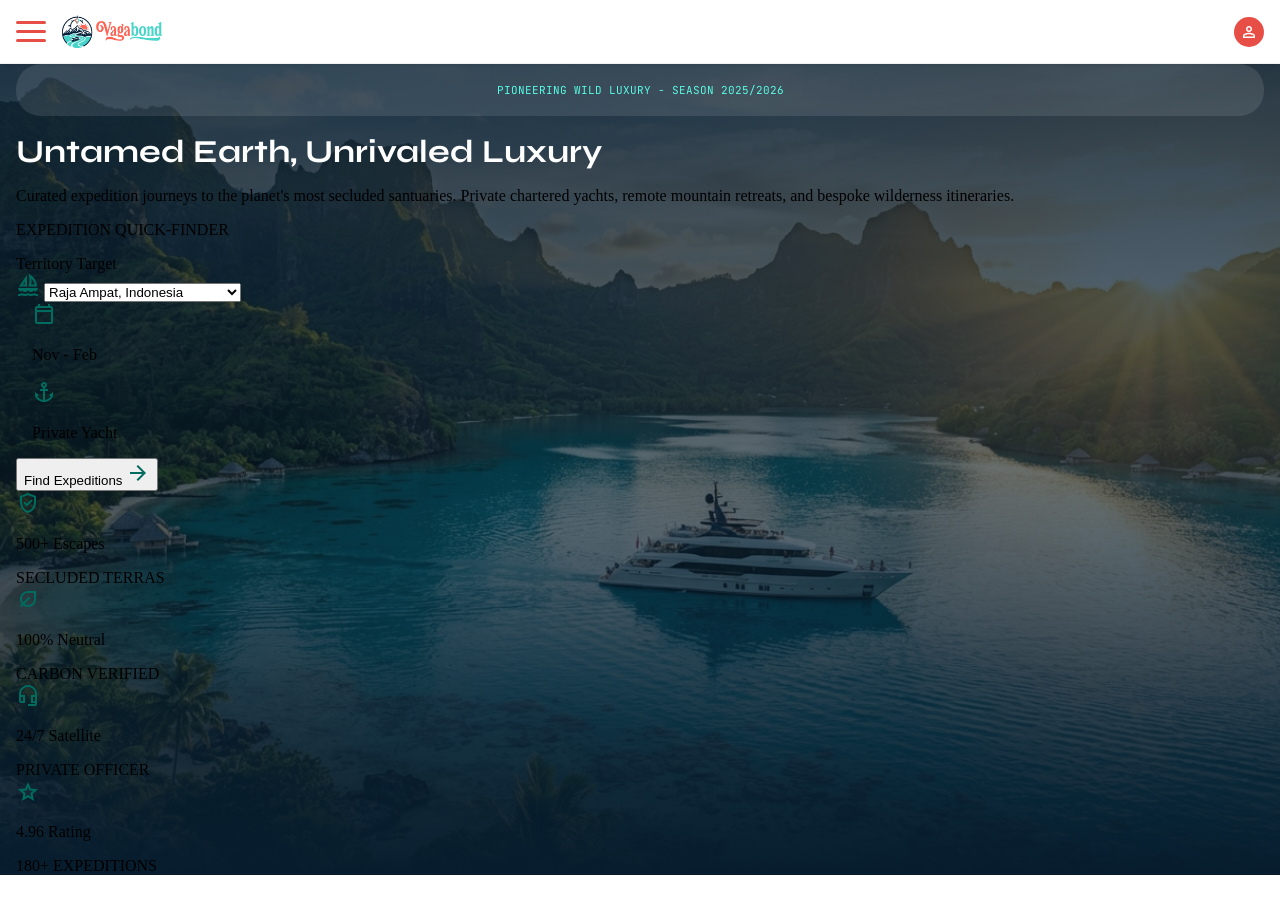
==== index.html @ cde312bb "First commit" ====
<!DOCTYPE html>
<html lang="en">

<head>
    <meta charset="UTF-8">
    <meta name="viewport" content="width=device-width, initial-scale=1.0">
    <title>Vagabond</title>
    <!-- Preconnect untuk mempercepat koneksi ke Google Fonts -->
    <link rel="preconnect" href="https://fonts.googleapis.com" />
    <link rel="preconnect" href="https://fonts.gstatic.com" crossorigin />

    <!-- Google Material Symbols Outlined Link -->
    <link rel="stylesheet"
        href="https://fonts.googleapis.com/css2?family=Material+Symbols+Outlined:opsz,wght,FILL,GRAD@20..48,100..700,0..1,-50..200&display=swap" />
    <link
        href="https://fonts.googleapis.com/css2?family=JetBrains+Mono:wght@500;600&amp;family=Plus+Jakarta+Sans:wght@400;500;600&amp;family=Syne:wght@600;700;800&amp;display=swap"
        rel="stylesheet" />
    <link rel="stylesheet" href="./assets/style.css">
</head>

<body>
    <header>
        <nav class="nav container">
            <div class="left-side">
                <div class="hamburger">
                    <span></span>
                    <span></span>
                    <span></span>
                </div>
                <div class="logo center">
                    <img class="logo_img" src="./assets/img/logo.png" alt="Logo">
                </div>
            </div>
            <div class="right-side">
                <div class="user_icon">
                    <img class="user_icon_img" src="./assets/img/user.png" alt="User Icon">
                </div>
                <div class="menu_mobile">
                    <ul>
                        <li><a href="#">Destinations</a></li>
                        <li><a href="#">Experiences</a></li>
                        <li><a href="#">Packages</a></li>
                        <li><a href="#">Reviews</a></li>
                        <li><a href="#">Profile</a></li>
                    </ul>
                </div>
            </div>


        </nav>
    </header>
    <main>
        <div id="content">
            <!-- Banner Section -->
            <article class="banner">
                <div class="banner_content container">
                    <div class="pretext">
                        <p>PIONEERING WILD LUXURY - SEASON 2025/2026</p>
                    </div>
                    <h1 class="main_title">Untamed Earth, Unrivaled Luxury</h1>
                    <p>Curated expedition journeys to the planet's most secluded santuaries. Private chartered yachts,
                        remote mountain retreats, and bespoke wilderness itineraries.</p>
                    <div class="quick_finder">
                        <div>
                            <p>EXPEDITION QUICK-FINDER</p>
                            <div class="setting_icon"></div>

                        </div>
                        <div class="territory">
                            <label for="destination">Territory Target</label>
                            <div>
                                <span class="material-symbols-outlined">sailing</span>
                                <select name="destination" id="destination">
                                    <option value="raja_ampat">Raja Ampat, Indonesia</option>
                                    <option value="patagonian">Patagonian Fjords, Antarctica</option>
                                    <option value="lofoten">Lofoten Archipelago</option>
                                    <option value="skeleton_coast">Skeleton Coast</option>

                                </select>
                            </div>
                        </div>
                        <div class="container">
                            <div class="window">
                                <span class="material-symbols-outlined">calendar_today</span>
                                <p>Nov - Feb</p>
                            </div>
                            <div class="charter">
                                <span class="material-symbols-outlined text-secondary text-[18px]">anchor</span>
                                <p>Private Yacht</p>
                            </div>
                        </div>
                        <button>
                            <span>Find Expeditions</span>
                            <span class="material-symbols-outlined">arrow_forward</span>
                        </button>
                    </div>
                    <div>
                        <div class="box1">
                            <span class="material-symbols-outlined ">verified_user</span>
                            <div class="text">
                                <p>500+ Escapes</p>
                                <span>SECLUDED TERRAS</span>
                            </div>
                        </div>
                        <div class="box2">
                            <span class="material-symbols-outlined">nest_eco_leaf</span>
                            <div class="text">
                                <p>100% Neutral</p>
                                <span>CARBON VERIFIED</span>
                            </div>
                        </div>
                        <div class="box3">
                            <span class="material-symbols-outlined">headset_mic</span>
                            <div class="text">
                                <p>24/7 Satellite</p>
                                <span>PRIVATE OFFICER</span>
                            </div>
                        </div>
                        <div class="box4">
                            <span class="material-symbols-outlined ">star</span>
                            <div class="text">
                                <p>4.96 Rating</p>
                                <span>180+ EXPEDITIONS</span>
                            </div>
                        </div>
                    </div>
                </div>
            </article>
        </div>
    </main>
    <footer>

    </footer>

    <script src="./assets/script.js"></script>
</body>

</html>
---- assets/style.css ----
*,
*::before,
*::after {
    box-sizing: border-box;
}

:root {
    --primary-color: #071D2E;
    --secondary-color: #E74E46;
    --tertiary-color: #006B5F;
    --fourth-color: #58FAE4;
}

body {
    margin: 0;
}

.red {
    color: violet;
}

.logo {
    width: 100px;
    height: auto;
}

.center {
    display: flex;
    justify-content: center;
    align-items: center;
}

.logo_img {
    width: 100%;
    height: auto;
}

header {
    width: 100%;

}

.nav {
    height: 64px;
    display: flex;
    flex-direction: row;
    align-items: center;
    justify-content: space-between;
    position: sticky;
    top: 0;
    z-index: 1000;
    border-bottom: 1px solid #f0f0f0;
    box-shadow: 0 4px 6px -4px rgba(0, 0, 0, 0.1),
        0 2px 4px -2px rgba(0, 0, 0, 0.05);
}

.left-side {
    display: flex;
    flex-direction: row;
    align-items: center;
    justify-content: center;
    gap: 16px;
}

.container {
    width: 100%;
    padding-left: 16px;
    padding-right: 16px;
}

.hamburger {
    display: flex;
    flex-direction: column;
    justify-content: space-between;
    width: 30px;
    height: 21px;
    cursor: pointer;
    background: transparent;
    border: none;
}

/* Styling untuk garis-garis hamburger */
.hamburger span {
    display: block;
    width: 100%;
    height: 3px;
    background-color: var(--secondary-color);
    /* Ubah warna garis sesuai kebutuhan */
    border-radius: 3px;
    transition: all 0.3s ease-in-out;
    /* Untuk efek animasi smooth */
}

/* Animasi transformasi menjadi tanda "X" */
.nav.active .hamburger span:nth-child(1) {
    transform: translateY(9px) rotate(45deg);
}

.nav.active .hamburger span:nth-child(2) {
    opacity: 0;
    /* Menghilangkan garis tengah */
}

.nav.active .hamburger span:nth-child(3) {
    transform: translateY(-9px) rotate(-45deg);
}

.right-side {
    position: relative;
}

.user_icon {
    width: 30px;
    height: 30px;
    border-radius: 50%;
    background-color: var(--secondary-color);
    display: flex;
    align-items: center;
    justify-content: center;

}

.menu_mobile {
    position: fixed;
    top: 64px;
    left: 0;
    width: 100%;
    background-color: #fff;
    flex-direction: column;
    align-items: center;
    padding: 16px;
    box-shadow: 0 8px 16px -4px rgba(0, 0, 0, 0.08);

    opacity: 0;
    visibility: hidden;
    transform: translateY(-20px);
    transition: all 0.4s cubic-bezier(0.16, 1, 0.3, 1);

}

.nav.active .menu_mobile {
    opacity: 1;
    visibility: visible;
    transform: translateY(0);
}

.menu_mobile ul {
    padding: 0;
    margin: 0;
    width: 100%;
}

.menu_mobile li {
    list-style: none;
    margin: 8px 0;
}

.menu_mobile a {
    color: var(--secondary-color);
    text-decoration: none;
    padding: 8px 0;
    width: 100%;
    text-align: center;
    transition: color 0.2s ease;
}

.material-symbols-outlined {
    color: var(--tertiary-color)
}

.banner {
    width: 100%;
    height: auto;
    display: flex;
    justify-content: center;
    align-items: center;

    background-image: linear-gradient(to bottom,
            color-mix(in srgb, var(--primary-color) 85%, transparent) 0%,
            color-mix(in srgb, var(--primary-color) 60%, transparent) 50%,
            var(--primary-color) 100%), url('./img/banner.png');
    background-size: cover;
    background-position: center;
}

.pretext {
    background-color: rgba(248, 250, 247, 0.1);
    font-size: 11px;
    color: var(--fourth-color);
    font-family: 'JetBrains Mono', monospace;
    padding: 8px;
    text-align: center;
    border-radius: 25px;

}

.main_title {
    font-family: 'Syne', sans-serif;
    font-size: 32px;
    color: #fff;
    margin-top: 16px;
    margin-bottom: 16px;

}

.pretext p {}
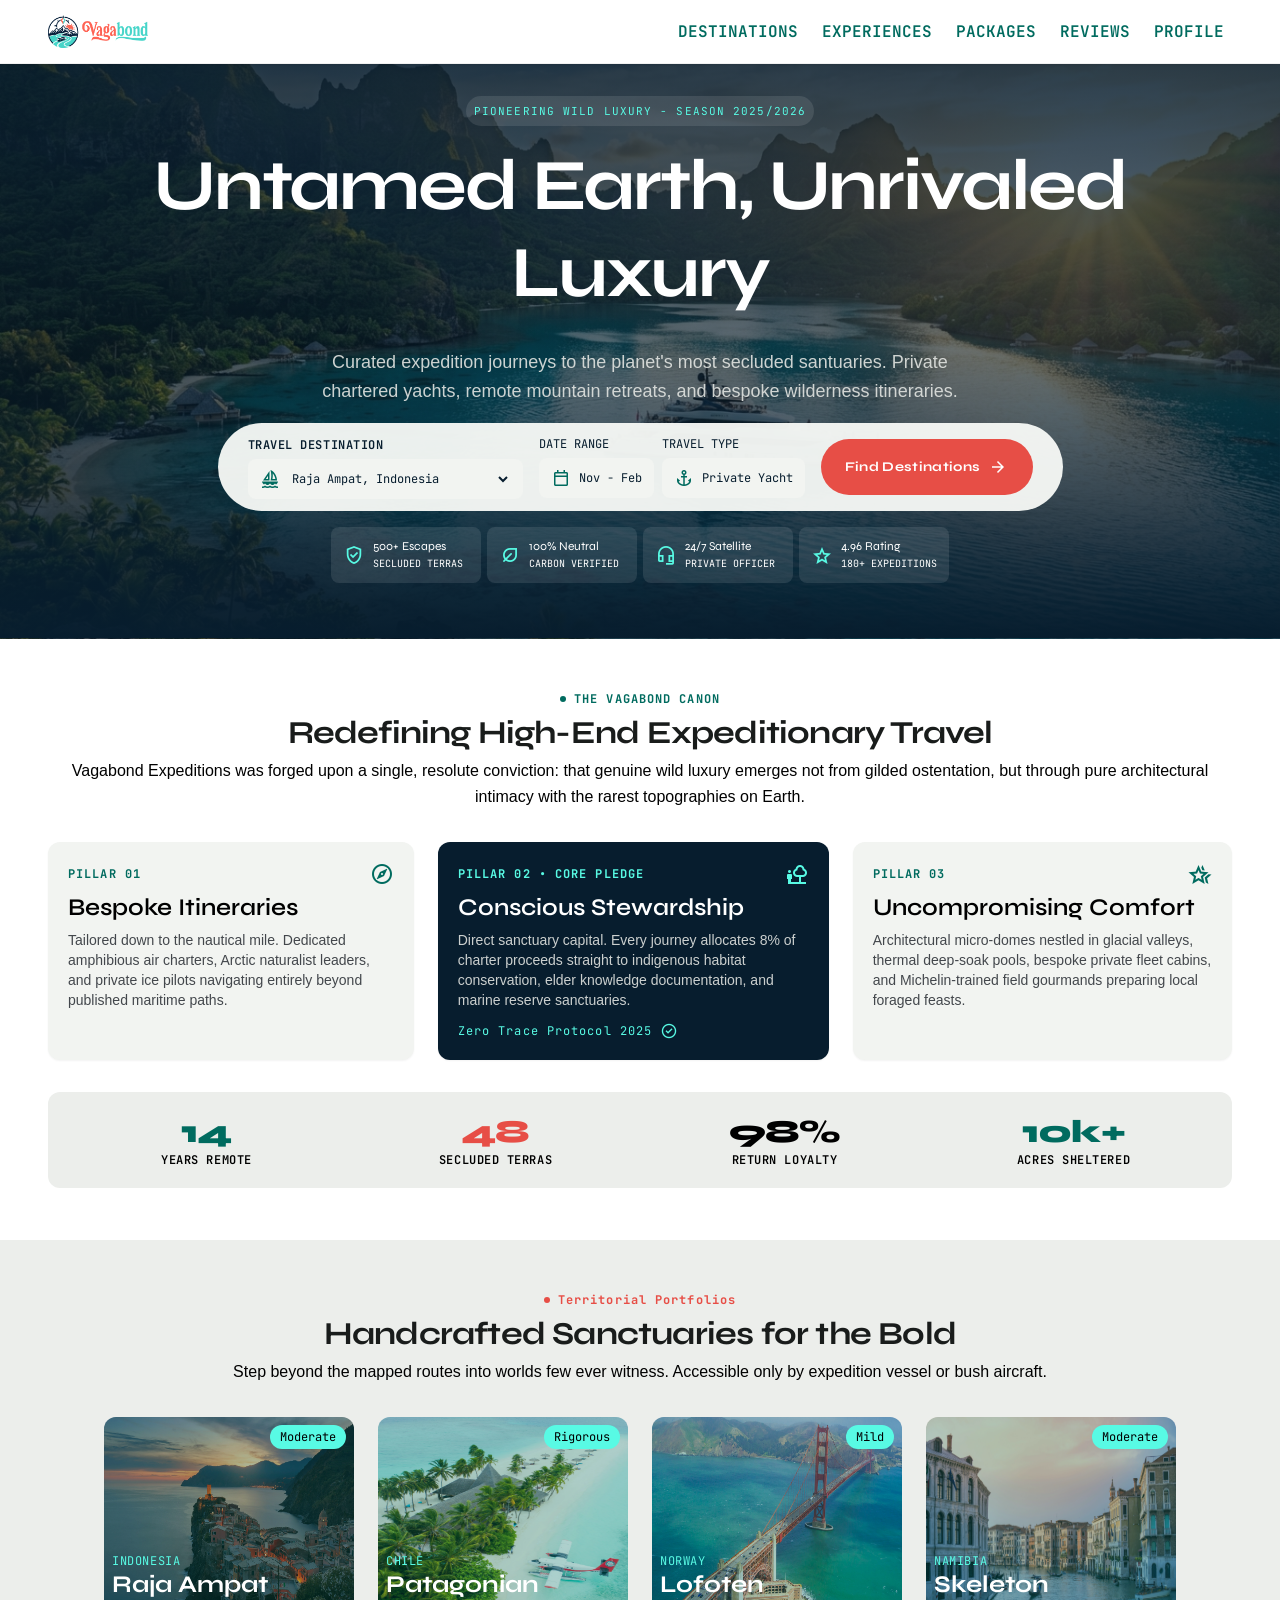
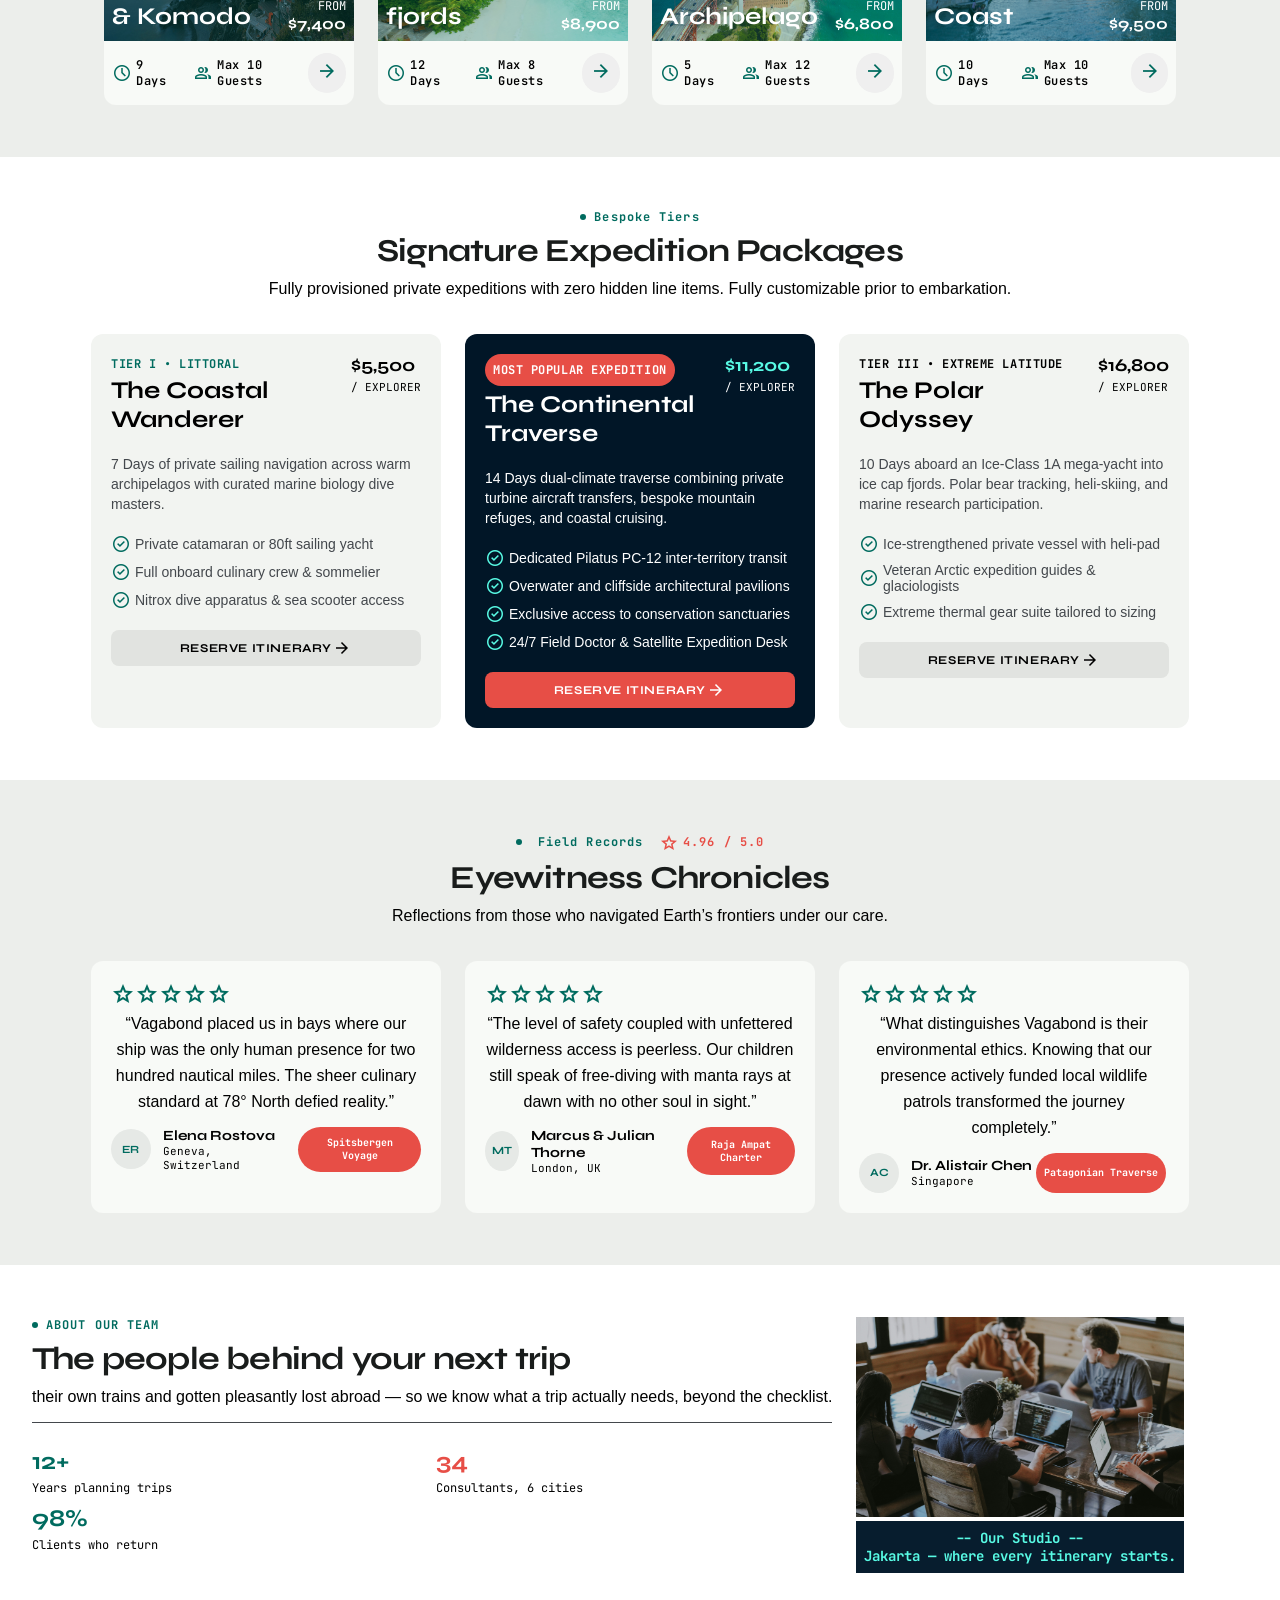
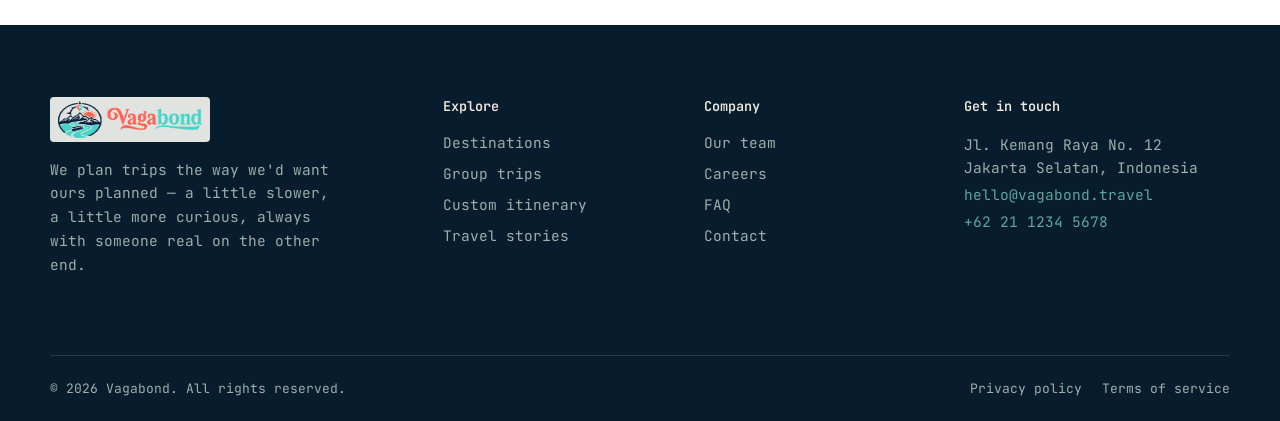
==== commit a691864b: "finishing" ====
--- a/index.html
+++ b/index.html
@@ -41,7 +41,16 @@
                         <li><a href="#">Experiences</a></li>
                         <li><a href="#">Packages</a></li>
                         <li><a href="#">Reviews</a></li>
-                        <li><a href="#">Profile</a></li>
+                        <li><a href="https://www.dicoding.com/users/refiandi_reza/academies">Profile</a></li>
+                    </ul>
+                </div>
+                <div class="menu_desktop">
+                    <ul>
+                        <li><a href="#">Destinations</a></li>
+                        <li><a href="#">Experiences</a></li>
+                        <li><a href="#">Packages</a></li>
+                        <li><a href="#">Reviews</a></li>
+                        <li><a href="https://www.dicoding.com/users/refiandi_reza/academies">Profile</a></li>
                     </ul>
                 </div>
             </div>
@@ -58,18 +67,19 @@
                         <p>PIONEERING WILD LUXURY - SEASON 2025/2026</p>
                     </div>
                     <h1 class="main_title">Untamed Earth, Unrivaled Luxury</h1>
-                    <p>Curated expedition journeys to the planet's most secluded santuaries. Private chartered yachts,
+                    <p class="main_description">Curated expedition journeys to the planet's most secluded santuaries.
+                        Private chartered yachts,
                         remote mountain retreats, and bespoke wilderness itineraries.</p>
                     <div class="quick_finder">
-                        <div>
-                            <p>EXPEDITION QUICK-FINDER</p>
-                            <div class="setting_icon"></div>
+                        <div class="quick_finder_header">
+                            <p class="quick_finder_text">DESTINATION QUICK-FINDER</p>
+                            <span class="material-symbols-outlined tune">tune</span>
 
                         </div>
                         <div class="territory">
-                            <label for="destination">Territory Target</label>
-                            <div>
-                                <span class="material-symbols-outlined">sailing</span>
+                            <label for="destination">TRAVEL DESTINATION</label>
+                            <div class="destination_select">
+                                <span class="material-symbols-outlined sailing">sailing</span>
                                 <select name="destination" id="destination">
                                     <option value="raja_ampat">Raja Ampat, Indonesia</option>
                                     <option value="patagonian">Patagonian Fjords, Antarctica</option>
@@ -79,44 +89,52 @@
                                 </select>
                             </div>
                         </div>
-                        <div class="container">
+                        <div class="window_charter">
                             <div class="window">
-                                <span class="material-symbols-outlined">calendar_today</span>
-                                <p>Nov - Feb</p>
+                                <p class="title">DATE RANGE</p>
+                                <div>
+                                    <span class="material-symbols-outlined">calendar_today</span>
+                                    <p>Nov - Feb</p>
+
+                                </div>
                             </div>
                             <div class="charter">
-                                <span class="material-symbols-outlined text-secondary text-[18px]">anchor</span>
-                                <p>Private Yacht</p>
+                                <p class="title">TRAVEL TYPE</p>
+                                <div>
+                                    <span class="material-symbols-outlined ">anchor</span>
+                                    <p>Private Yacht</p>
+
+                                </div>
                             </div>
                         </div>
                         <button>
-                            <span>Find Expeditions</span>
-                            <span class="material-symbols-outlined">arrow_forward</span>
+                            <span>Find Destinations</span>
+                            <span class="material-symbols-outlined arrow">arrow_forward</span>
                         </button>
                     </div>
-                    <div>
-                        <div class="box1">
+                    <div class="metrics">
+                        <div class="box">
                             <span class="material-symbols-outlined ">verified_user</span>
                             <div class="text">
                                 <p>500+ Escapes</p>
                                 <span>SECLUDED TERRAS</span>
                             </div>
                         </div>
-                        <div class="box2">
+                        <div class="box">
                             <span class="material-symbols-outlined">nest_eco_leaf</span>
                             <div class="text">
                                 <p>100% Neutral</p>
                                 <span>CARBON VERIFIED</span>
                             </div>
                         </div>
-                        <div class="box3">
+                        <div class="box">
                             <span class="material-symbols-outlined">headset_mic</span>
                             <div class="text">
                                 <p>24/7 Satellite</p>
                                 <span>PRIVATE OFFICER</span>
                             </div>
                         </div>
-                        <div class="box4">
+                        <div class="box">
                             <span class="material-symbols-outlined ">star</span>
                             <div class="text">
                                 <p>4.96 Rating</p>
@@ -126,10 +144,623 @@
                     </div>
                 </div>
             </article>
+
+            <!-- 2. FOUNDING PHILOSOPHY & PILLARS -->
+            <article class="pillar">
+                <div class="pillar_header">
+                    <div class="pillar_title_container">
+                        <span class="dot_circle"></span>
+                        <span class="small_text">THE VAGABOND CANON</span>
+                    </div>
+                    <h2 class="pillar_title">
+                        Redefining High-End Expeditionary Travel
+                    </h2>
+                    <p class="pillar_desc">
+                        Vagabond Expeditions was forged upon a single, resolute conviction: that genuine wild luxury
+                        emerges not from gilded ostentation, but through pure architectural intimacy with the rarest
+                        topographies on Earth.
+                    </p>
+                </div>
+                <!-- Pillars Vertical Stack -->
+                <div class="pillar_body">
+                    <!-- Pillar 1 -->
+                    <div class="pillar_box">
+                        <div class="pillar_box_head">
+                            <span class="pillar_number">PILLAR 01</span>
+                            <span class="material-symbols-outlined ">explore</span>
+                        </div>
+                        <h3 class="pillar_box_title">Bespoke
+                            Itineraries</h3>
+                        <p class="pillar_box_desc">
+                            Tailored down to the nautical mile. Dedicated amphibious air charters, Arctic naturalist
+                            leaders, and private ice pilots navigating entirely beyond published maritime paths.
+                        </p>
+                    </div>
+                    <!-- Pillar 2 (Featured Deep Dark Theme) -->
+                    <div class="dark pillar_box">
+                        <div class="pillar_box_head">
+                            <span class="pillar_number">PILLAR 02 •
+                                CORE PLEDGE</span>
+                            <span class="material-symbols-outlined ">nature_people</span>
+                        </div>
+                        <h3 class="pillar_box_title">Conscious
+                            Stewardship</h3>
+                        <p class="pillar_box_desc">
+                            Direct sanctuary capital. Every journey allocates 8% of charter proceeds straight to
+                            indigenous habitat conservation, elder knowledge documentation, and marine reserve
+                            sanctuaries.
+                        </p>
+                        <div class="pillar_box_addon">
+                            <span class="box_addon_text">Zero Trace Protocol 2025</span>
+                            <span class="material-symbols-outlined ">check_circle</span>
+                        </div>
+                    </div>
+                    <!-- Pillar 3 -->
+                    <div class="pillar_box">
+                        <div class="pillar_box_head">
+                            <span class="pillar_number">PILLAR 03</span>
+                            <span class="material-symbols-outlined ">hotel_class</span>
+                        </div>
+                        <h3 class="pillar_box_title">Uncompromising
+                            Comfort</h3>
+                        <p class="pillar_box_desc">
+                            Architectural micro-domes nestled in glacial valleys, thermal deep-soak pools, bespoke
+                            private fleet cabins, and Michelin-trained field gourmands preparing local foraged
+                            feasts.
+                        </p>
+                    </div>
+                </div>
+                <!-- Stats 2x2 Grid -->
+                <div class="pillar_footer">
+                    <div class="pillar_box_footer">
+                        <span class="box_footer_number text-tertiary">14</span>
+                        <span class="box_footer_text">Years
+                            Remote</span>
+                    </div>
+                    <div class="pillar_box_footer">
+                        <span class="box_footer_number text-secondary">48</span>
+                        <span class="box_footer_text">Secluded
+                            Terras</span>
+                    </div>
+                    <div class="pillar_box_footer">
+                        <span class="box_footer_number">98%</span>
+                        <span class="box_footer_text">Return
+                            Loyalty</span>
+                    </div>
+                    <div class="pillar_box_footer">
+                        <span class="box_footer_number text-tertiary">10k+</span>
+                        <span class="box_footer_text">Acres
+                            Sheltered</span>
+                    </div>
+                </div>
+            </article>
+
+            <!-- 3. FEATURED DESTINATIONS -->
+            <article class="featured">
+                <div class="featured_header">
+                    <div class="featured_title_container">
+                        <span class="dot_circle"></span>
+                        <span class="small_text">Territorial
+                            Portfolios</span>
+                    </div>
+                    <h2 class="featured_title">
+                        Handcrafted Sanctuaries for the Bold
+                    </h2>
+                    <p class="featured_desc">
+                        Step beyond the mapped routes into worlds few ever witness. Accessible only by expedition
+                        vessel or bush aircraft.
+                    </p>
+                </div>
+                <!-- Destination Cards Vertical Flow -->
+                <div class="destination_card_container">
+                    <!-- Dest 01: Raja Ampat -->
+                    <div class="card_item">
+                        <div class="card_content">
+                            <div class="img_container">
+                                <img src="./assets/img/img1.webp" alt="Raja Ampat Destination" class="card_img">
+
+                                <div class="card_destination">
+                                    <div class="text_left">
+                                        <span class="">Indonesia</span>
+                                        <h3 class="">Raja
+                                            Ampat &amp; Komodo</h3>
+                                    </div>
+                                    <div class="text_right">
+                                        <span class="">From</span>
+                                        <p class="">$7,400</p>
+                                    </div>
+                                </div>
+                            </div>
+                            <div class="card_terrain">
+                                Moderate
+                            </div>
+
+                        </div>
+                        <div class="card_desc">
+                            <div class="card_desc_item">
+                                <span class="sub_item">
+                                    <span class="material-symbols-outlined y">schedule</span>
+                                    9 Days</span>
+                                <span class="sub_item">
+                                    <span class="material-symbols-outlined y">group
+                                    </span>
+                                    Max 10 Guests
+                                </span>
+                            </div>
+                            <button class="">
+                                <span class="material-symbols-outlined ">arrow_forward</span>
+                            </button>
+                        </div>
+                    </div>
+                    <!-- Dest 02: Patagonian Fjords -->
+                    <div class="card_item">
+                        <div class="card_content">
+                            <div class="img_container">
+                                <img src="./assets/img/img2.webp" alt="Patagonina Fjords Destination" class="card_img">
+
+                                <div class="card_destination">
+                                    <div class="text_left">
+                                        <span class="">Chile</span>
+                                        <h3 class="">Patagonian fjords</h3>
+                                    </div>
+                                    <div class="text_right">
+                                        <span class="">From</span>
+                                        <p class="">$8,900</p>
+                                    </div>
+                                </div>
+                            </div>
+                            <div class="card_terrain">
+                                Rigorous
+                            </div>
+
+                        </div>
+                        <div class="card_desc">
+                            <div class="card_desc_item">
+                                <span class="sub_item">
+                                    <span class="material-symbols-outlined y">schedule</span>
+                                    12 Days</span>
+                                <span class="sub_item">
+                                    <span class="material-symbols-outlined y">group
+                                    </span>
+                                    Max 8 Guests
+                                </span>
+                            </div>
+                            <button class="">
+                                <span class="material-symbols-outlined ">arrow_forward</span>
+                            </button>
+                        </div>
+                    </div>
+                    <!-- Dest 03: Lofoten Archipelago -->
+                    <div class="card_item">
+                        <div class="card_content">
+                            <div class="img_container">
+                                <img src="./assets/img/img3.webp" alt="Lofoten Archipelago Destination"
+                                    class="card_img">
+
+                                <div class="card_destination">
+                                    <div class="text_left">
+                                        <span class="">Norway</span>
+                                        <h3 class="">Lofoten Archipelago</h3>
+                                    </div>
+                                    <div class="text_right">
+                                        <span class="">From</span>
+                                        <p class="">$6,800</p>
+                                    </div>
+                                </div>
+                            </div>
+                            <div class="card_terrain">
+                                Mild
+                            </div>
+
+                        </div>
+                        <div class="card_desc">
+                            <div class="card_desc_item">
+                                <span class="sub_item">
+                                    <span class="material-symbols-outlined y">schedule</span>
+                                    5 Days</span>
+                                <span class="sub_item">
+                                    <span class="material-symbols-outlined y">group
+                                    </span>
+                                    Max 12 Guests
+                                </span>
+                            </div>
+                            <button class="">
+                                <span class="material-symbols-outlined ">arrow_forward</span>
+                            </button>
+                        </div>
+                    </div>
+                    <!-- Dest 04: Skeleton Coast -->
+                    <div class="card_item">
+                        <div class="card_content">
+                            <div class="img_container">
+                                <img src="./assets/img/img4.webp" alt="Skeloteon Coast Destination" class="card_img">
+
+                                <div class="card_destination">
+                                    <div class="text_left">
+                                        <span class="">Namibia</span>
+                                        <h3 class="">Skeleton Coast</h3>
+                                    </div>
+                                    <div class="text_right">
+                                        <span class="">From</span>
+                                        <p class="">$9,500</p>
+                                    </div>
+                                </div>
+                            </div>
+                            <div class="card_terrain">
+                                Moderate
+                            </div>
+
+                        </div>
+                        <div class="card_desc">
+                            <div class="card_desc_item">
+                                <span class="sub_item">
+                                    <span class="material-symbols-outlined y">schedule</span>
+                                    10 Days</span>
+                                <span class="sub_item">
+                                    <span class="material-symbols-outlined y">group
+                                    </span>
+                                    Max 10 Guests
+                                </span>
+                            </div>
+                            <button class="">
+                                <span class="material-symbols-outlined ">arrow_forward</span>
+                            </button>
+                        </div>
+                    </div>
+                </div>
+            </article>
+
+            <!-- 4. SIGNATURE EXPEDITION PACKAGES -->
+            <article class="packages">
+                <div class="packages_header">
+                    <div class="packages_title_container">
+                        <span class="dot_circle"></span>
+                        <span class="small_text">Bespoke
+                            Tiers</span>
+                    </div>
+                    <h2 class="packages_title">
+                        Signature Expedition Packages
+                    </h2>
+                    <p class="packages_desc">
+                        Fully provisioned private expeditions with zero hidden line items. Fully customizable prior
+                        to embarkation.
+                    </p>
+                </div>
+                <div class="packages_container">
+                    <!-- Package 1: The Coastal Wanderer -->
+                    <div class="packages_item">
+                        <div class="packages_item_header">
+                            <div class="text-left">
+                                <span class="text-tertiary">Tier
+                                    I • Littoral</span>
+                                <h3 class="">The Coastal
+                                    Wanderer</h3>
+                            </div>
+                            <div class="text-right">
+                                <span class="">
+                                    $5,500
+                                </span>
+                                <p class="">
+                                    / Explorer
+                                </p>
+                            </div>
+                        </div>
+                        <p class="packages_item_desc">
+                            7 Days of private sailing navigation across warm archipelagos with curated marine biology
+                            dive masters.
+                        </p>
+                        <div class="packages_list">
+                            <div class="packages_list_item">
+                                <span class="material-symbols-outlined ">check_circle</span>
+                                <p>Private catamaran or 80ft sailing yacht</p>
+                            </div>
+                            <div class="packages_list_item">
+                                <span class="material-symbols-outlined ">check_circle</span>
+                                <p>Full onboard culinary crew &amp; sommelier</p>
+                            </div>
+                            <div class="packages_list_item">
+                                <span class="material-symbols-outlined ">check_circle</span>
+                                <p>Nitrox dive apparatus &amp; sea scooter access</p>
+                            </div>
+                        </div>
+                        <button class="">
+                            <p>Reserve Itinerary</p>
+                            <span class="material-symbols-outlined ">arrow_forward</span>
+                        </button>
+                    </div>
+                    <!-- Package 2: The Continental Traverse (FEATURED - DEEP NAVY #011627) -->
+                    <div class="dark packages_item">
+                        <div class="packages_item_header">
+                            <div class="text-left">
+                                <span class="">
+                                    Most Popular Expedition
+                                </span>
+                                <h3 class="">The Continental
+                                    Traverse</h3>
+                            </div>
+                            <div class="text-right">
+                                <span class="">$11,200</span>
+                                <p class="">/
+                                    Explorer</p>
+                            </div>
+                        </div>
+                        <p class="packages_item_desc">
+                            14 Days dual-climate traverse combining private turbine aircraft transfers, bespoke mountain
+                            refuges, and coastal cruising.
+                        </p>
+                        <div class="packages_list">
+                            <div class="packages_list_item">
+                                <span class="material-symbols-outlined ">check_circle</span>
+                                <p>Dedicated Pilatus PC-12 inter-territory transit</p>
+                            </div>
+                            <div class="packages_list_item">
+                                <span class="material-symbols-outlined ">check_circle</span>
+                                <p>Overwater and cliffside architectural pavilions</p>
+                            </div>
+                            <div class="packages_list_item">
+                                <span class="material-symbols-outlined ">check_circle</span>
+                                <p>Exclusive access to conservation sanctuaries</p>
+                            </div>
+                            <div class="packages_list_item">
+                                <span class="material-symbols-outlined ">check_circle</span>
+                                <p>24/7 Field Doctor &amp; Satellite Expedition Desk</p>
+                            </div>
+                        </div>
+                        <button class="">
+                            <p>Reserve Itinerary</p>
+                            <span class="material-symbols-outlined ">arrow_forward</span>
+                        </button>
+                    </div>
+                    <!-- Package 3: The Polar Odyssey -->
+                    <div class="packages_item">
+                        <div class="packages_item_header">
+                            <div class="text-left">
+                                <span class="">Tier
+                                    III • Extreme Latitude</span>
+                                <h3 class="">The Polar
+                                    Odyssey</h3>
+                            </div>
+                            <div class="text-right">
+                                <span class="">$16,800</span>
+                                <p class="">/
+                                    Explorer</p>
+                            </div>
+                        </div>
+                        <p class="packages_item_desc">
+                            10 Days aboard an Ice-Class 1A mega-yacht into ice cap fjords. Polar bear tracking,
+                            heli-skiing, and marine research participation.
+                        </p>
+                        <div class="packages_list">
+                            <div class="packages_list_item">
+                                <span class="material-symbols-outlined">check_circle</span>
+                                <p>Ice-strengthened private vessel with heli-pad</p>
+                            </div>
+                            <div class="packages_list_item">
+                                <span class="material-symbols-outlined">check_circle</span>
+                                <p>Veteran Arctic expedition guides &amp; glaciologists</p>
+                            </div>
+                            <div class="packages_list_item">
+                                <span class="material-symbols-outlined">check_circle</span>
+                                <p>Extreme thermal gear suite tailored to sizing</p>
+                            </div>
+                        </div>
+                        <button class="">
+                            <p>Reserve Itinerary</p>
+                            <span class="material-symbols-outlined ">arrow_forward</span>
+                        </button>
+                    </div>
+
+                </div>
+            </article>
+
+            <!-- 5. EYEWITNESS CHRONICLES (TESTIMONIALS) -->
+            <article class="reviews">
+                <div class="reviews_header">
+                    <div class="reviews_title_container">
+                        <div class="flex items-center gap-2">
+                            <span class="dot_circle"></span>
+                            <span class="small_text">Field
+                                Records</span>
+                        </div>
+                        <div class="reviews_rating">
+                            <span class="material-symbols-outlined">star</span>
+                            <span class="small_text">4.96 / 5.0</span>
+                        </div>
+                    </div>
+                    <h2 class="reviews_title">
+                        Eyewitness Chronicles
+                    </h2>
+                    <p class="reviews_desc">
+                        Reflections from those who navigated Earth’s frontiers under our care.
+                    </p>
+                </div>
+                <!-- Testimonial Cards Stack -->
+                <div class="reviews_item_container">
+                    <!-- Review 1 -->
+                    <div class="reviews_item">
+                        <div class="star_container">
+                            <span class="material-symbols-outlined ">star</span>
+                            <span class="material-symbols-outlined ">star</span>
+                            <span class="material-symbols-outlined ">star</span>
+                            <span class="material-symbols-outlined ">star</span>
+                            <span class="material-symbols-outlined ">star</span>
+                        </div>
+                        <p class="reviews_desc">
+                            “Vagabond placed us in bays where our ship was the only human presence for two hundred
+                            nautical miles. The sheer culinary standard at 78° North defied reality.”
+                        </p>
+                        <div class="reviews_creator border-t-0">
+                            <div class="flex items-center gap-3">
+                                <div class="creator_initial">
+                                    ER
+                                </div>
+                                <div class="flex flex-col">
+                                    <span class="creator_name">Elena
+                                        Rostova</span>
+                                    <span class="creator_stay">Geneva,
+                                        Switzerland</span>
+                                </div>
+                            </div>
+                            <span class="destination_travel">
+                                Spitsbergen Voyage
+                            </span>
+                        </div>
+                    </div>
+                    <!-- Review 2 -->
+                    <div class="reviews_item">
+                        <div class="star_container">
+                            <span class="material-symbols-outlined ">star</span>
+                            <span class="material-symbols-outlined ">star</span>
+                            <span class="material-symbols-outlined ">star</span>
+                            <span class="material-symbols-outlined ">star</span>
+                            <span class="material-symbols-outlined ">star</span>
+                        </div>
+                        <p class="reviews_desc">
+                            “The level of safety coupled with unfettered wilderness access is peerless. Our children
+                            still speak of free-diving with manta rays at dawn with no other soul in sight.”
+                        </p>
+                        <div class="reviews_creator">
+                            <div class="flex items-center gap-3">
+                                <div class="creator_initial">
+                                    MT
+                                </div>
+                                <div class="flex flex-col">
+                                    <span class="creator_name">Marcus &amp;
+                                        Julian Thorne</span>
+                                    <span class="creator_stay">London,
+                                        UK</span>
+                                </div>
+                            </div>
+                            <span class="destination_travel">
+                                Raja Ampat Charter
+                            </span>
+                        </div>
+                    </div>
+                    <!-- Review 3 -->
+                    <div class="reviews_item">
+                        <div class="star_container">
+                            <span class="material-symbols-outlined ">star</span>
+                            <span class="material-symbols-outlined ">star</span>
+                            <span class="material-symbols-outlined ">star</span>
+                            <span class="material-symbols-outlined ">star</span>
+                            <span class="material-symbols-outlined ">star</span>
+                        </div>
+                        <p class="reviews_desc">
+                            “What distinguishes Vagabond is their environmental ethics. Knowing that our presence
+                            actively funded local wildlife patrols transformed the journey completely.”
+                        </p>
+                        <div class="reviews_creator">
+                            <div class="flex items-center gap-3">
+                                <div class="creator_initial">
+                                    AC
+                                </div>
+                                <div class="flex flex-col">
+                                    <span class="creator_name">Dr. Alistair
+                                        Chen</span>
+                                    <span class="creator_stay">Singapore</span>
+                                </div>
+                            </div>
+                            <span class="destination_travel">
+                                Patagonian Traverse
+                            </span>
+                        </div>
+                    </div>
+                </div>
+            </article>
+
+            <!-- 6. About Us -->
+            <article class="team-section">
+                <div class="team-content">
+                    <div class="team_header">
+                        <div class="team_title_container">
+                            <span class="dot_circle"></span>
+                            <span class="small_text">ABOUT OUR TEAM</span>
+                        </div>
+                        <h2 class="team_title">
+                            The people behind your next trip
+                        </h2>
+                        <p class="team_desc">
+                            their own trains and gotten pleasantly lost abroad
+                            — so we know what a trip actually needs, beyond the checklist.
+                        </p>
+                    </div>
+                    <div class="team-stats">
+                        <div class="stat">
+                            <b>12+</b>
+                            <p>Years planning trips</p>
+                        </div>
+                        <div class="stat">
+                            <b class="text-secondary">34</b>
+                            <p>Consultants, 6 cities</p>
+                        </div>
+                        <div class="stat">
+                            <b>98%</b>
+                            <p>Clients who return</p>
+                        </div>
+                    </div>
+                </div>
+                <aside class="team-media">
+                    <img src="./assets/img/img5.jpg" alt="Lintasin Travel team planning a client itinerary">
+                    <div class="media-tag">
+                        <span>-- Our Studio --</span>
+                        <p>Jakarta — where every itinerary starts.</p>
+                    </div>
+                </aside>
+
+
+            </article>
         </div>
     </main>
-    <footer>
-
+
+    <!-- footer -->
+    <footer class="site-footer">
+        <div class="footer-inner">
+            <div class="footer-top">
+                <div class="footer-brand">
+                    <div class="footer-logo">
+                        <img src="./assets/img/logo.png" alt="logo">
+                    </div>
+                    <p>We plan trips the way we'd want ours planned — a little slower, a little more curious, always
+                        with someone real on the other end.</p>
+
+                </div>
+
+                <div class="footer-col">
+                    <h4>Explore</h4>
+                    <ul>
+                        <li><a href="#">Destinations</a></li>
+                        <li><a href="#">Group trips</a></li>
+                        <li><a href="#">Custom itinerary</a></li>
+                        <li><a href="#">Travel stories</a></li>
+                    </ul>
+                </div>
+
+                <div class="footer-col">
+                    <h4>Company</h4>
+                    <ul>
+                        <li><a href="#">Our team</a></li>
+                        <li><a href="#">Careers</a></li>
+                        <li><a href="#">FAQ</a></li>
+                        <li><a href="#">Contact</a></li>
+                    </ul>
+                </div>
+
+                <div class="footer-col footer-contact">
+                    <h4>Get in touch</h4>
+                    <p>Jl. Kemang Raya No. 12<br>Jakarta Selatan, Indonesia</p>
+                    <p><a href="mailto:hello@vagabond.travel">hello@vagabond.travel</a></p>
+                    <p><a href="tel:+622112345678">+62 21 1234 5678</a></p>
+                </div>
+            </div>
+
+            <div class="footer-bottom">
+                <span>© 2026 Vagabond. All rights reserved.</span>
+                <div class="legal">
+                    <a href="#">Privacy policy</a>
+                    <a href="#">Terms of service</a>
+                </div>
+            </div>
+        </div>
     </footer>
 
     <script src="./assets/script.js"></script>
--- a/assets/style.css
+++ b/assets/style.css
@@ -9,10 +9,30 @@
     --secondary-color: #E74E46;
     --tertiary-color: #006B5F;
     --fourth-color: #58FAE4;
+    --ink: #1B2A32;
+    --ink-2: #233C46;
+    --paper: #EFE9DD;
+    --muted: #9FAEAA;
+    --ocean: #5FA6A0;
+    --sunset: #E8955C;
+    --line: rgba(239, 233, 221, 0.14);
 }
 
 body {
     margin: 0;
+}
+
+p,
+h2,
+h3,
+ul,
+button {
+    margin: 0;
+}
+
+ul,
+button {
+    padding: 0;
 }
 
 .red {
@@ -84,7 +104,7 @@
     display: block;
     width: 100%;
     height: 3px;
-    background-color: var(--secondary-color);
+    background-color: var(--primary-color);
     /* Ubah warna garis sesuai kebutuhan */
     border-radius: 3px;
     transition: all 0.3s ease-in-out;
@@ -113,7 +133,7 @@
     width: 30px;
     height: 30px;
     border-radius: 50%;
-    background-color: var(--secondary-color);
+    background-color: var(--primary-color);
     display: flex;
     align-items: center;
     justify-content: center;
@@ -130,7 +150,7 @@
     align-items: center;
     padding: 16px;
     box-shadow: 0 8px 16px -4px rgba(0, 0, 0, 0.08);
-
+    font-family: 'JetBrains Mono', monospace;
     opacity: 0;
     visibility: hidden;
     transform: translateY(-20px);
@@ -138,6 +158,43 @@
 
 }
 
+.menu_desktop {
+    display: none;
+}
+
+.menu_desktop ul {
+    display: flex;
+    flex-direction: row;
+    gap: 8px;
+    text-transform: uppercase;
+    list-style: none;
+    font-family: 'JetBrains Mono', monospace;
+    font-size: 16px;
+    font-weight: 600;
+    cursor: pointer;
+    color: var(--tertiary-color);
+    align-items: center;
+    justify-content: space-between;
+}
+
+.menu_desktop li a {
+    text-decoration: none;
+    padding: 8px;
+    border-radius: 4px;
+    transition: background-color 0.3s ease, box-shadow 0.3s ease;
+}
+
+.menu_desktop li a:hover {
+    background-color: var(--tertiary-color);
+    color: #fff;
+}
+
+a,
+a:visited {
+    color: var(--tertiary-color);
+}
+
+
 .nav.active .menu_mobile {
     opacity: 1;
     visibility: visible;
@@ -156,7 +213,7 @@
 }
 
 .menu_mobile a {
-    color: var(--secondary-color);
+    color: var(--primary-color);
     text-decoration: none;
     padding: 8px 0;
     width: 100%;
@@ -183,6 +240,11 @@
     background-position: center;
 }
 
+.banner_content {
+    padding-top: 32px;
+    padding-bottom: 56px;
+}
+
 .pretext {
     background-color: rgba(248, 250, 247, 0.1);
     font-size: 11px;
@@ -191,6 +253,7 @@
     padding: 8px;
     text-align: center;
     border-radius: 25px;
+    letter-spacing: 1.1px;
 
 }
 
@@ -203,4 +266,1240 @@
 
 }
 
-.pretext p {}+.main_description {
+    font-family: 'Plus Jakarta Sans', sans-serif;
+    font-weight: 400;
+    font-size: 16px;
+    line-height: 1.625;
+    color: rgba(225, 227, 224, 0.9);
+    margin-bottom: 16px;
+
+}
+
+.quick_finder {
+    background-color: rgba(248, 250, 247, 0.95);
+    padding: 16px;
+    border-radius: 12px;
+
+}
+
+.quick_finder_header {
+    display: flex;
+    justify-content: space-between;
+    align-items: center;
+    padding-bottom: 12px;
+}
+
+.quick_finder_text {
+    font-family: 'JetBrains Mono', monospace;
+    font-size: 12px;
+    color: var(--tertiary-color);
+    letter-spacing: 0.55px;
+    font-weight: 700;
+    margin: 0;
+
+}
+
+.territory {
+    margin-bottom: 16px;
+}
+
+.tune {
+    font-size: 20px;
+}
+
+.sailing {
+    font-size: 20px;
+}
+
+.territory label {
+    font-family: 'JetBrains Mono', monospace;
+    font-size: 12px;
+    color: var(--primary-color);
+    letter-spacing: 0.55px;
+    font-weight: 600;
+}
+
+.destination_select {
+    display: flex;
+    align-items: center;
+    padding: 10px 12px;
+    background-color: rgba(242, 244, 241, 1);
+    border-radius: 8px;
+    margin-top: 6px;
+}
+
+.destination_select span {
+    margin-right: 8px;
+
+}
+
+.destination_select select {
+    border: none;
+    background: transparent;
+    font-family: 'JetBrains Mono', monospace;
+    font-size: 12px;
+    color: var(--primary-color);
+    outline: none;
+    cursor: pointer;
+    width: 100%;
+}
+
+.window_charter {
+    display: flex;
+    flex-direction: row;
+    margin-bottom: 16px;
+}
+
+.window,
+.charter {
+    display: flex;
+    flex-direction: column;
+    flex: 1;
+    font-family: 'JetBrains Mono', monospace;
+    font-size: 12px;
+    color: var(--primary-color);
+    gap: 6px;
+
+}
+
+.window div,
+.charter div {
+    display: flex;
+    align-items: center;
+    padding: 10px 12px;
+    background-color: rgba(242, 244, 241, 1);
+    border-radius: 8px;
+
+
+}
+
+.window span,
+.charter span {
+    font-size: 20px;
+    margin-right: 8px;
+}
+
+.quick_finder button {
+    display: flex;
+    align-items: center;
+    justify-content: center;
+    background-color: var(--secondary-color);
+    color: #fff;
+    width: 100%;
+    border-radius: 8px;
+    padding: 14px 20px;
+    gap: 8px;
+    border: none;
+    font-family: Syne, sans-serif;
+    font-weight: 700;
+    letter-spacing: 0.35px;
+}
+
+.arrow {
+    font-size: 20px;
+    color: #fff;
+}
+
+
+.metrics {
+    display: grid;
+    grid-template-columns: repeat(2, 1fr);
+    grid-template-rows: repeat(2, 1fr);
+    gap: 6px;
+    margin-top: 16px;
+}
+
+.metrics .box {
+    display: flex;
+    align-items: center;
+    padding: 12px;
+    background: rgba(248, 250, 247, 0.1);
+    color: #fff;
+    border-radius: 8px;
+    gap: 8px;
+}
+
+.metrics .box .material-symbols-outlined {
+    font-size: 22px;
+    color: var(--fourth-color);
+}
+
+.metrics .box .text p {
+    font-family: 'Syne', sans-serif;
+    font-size: 12px;
+}
+
+.metrics .box .text span {
+    font-family: 'JetBrains Mono', monospace;
+    font-size: 10px;
+}
+
+.pillar,
+.featured,
+.packages,
+.reviews {
+    padding: 52px 16px;
+}
+
+.featured,
+.reviews {
+    background-color: #ECEEEB;
+}
+
+.pillar_title_container,
+.featured_title_container,
+.packages_title_container,
+.reviews_title_container,
+.team_title_container {
+    display: flex;
+    align-items: center;
+}
+
+.reviews_title_container {
+    justify-content: space-between;
+}
+
+.pillar_title_container .small_text,
+.featured_title_container .small_text,
+.packages_title_container .small_text,
+.reviews_title_container .small_text,
+.team_title_container .small_text {
+    font-family: 'JetBrains Mono', monospace;
+    color: var(--tertiary-color);
+    font-weight: 700;
+    letter-spacing: 1.1px;
+    font-size: 12px;
+}
+
+.featured_title_container .small_text {
+    color: var(--secondary-color);
+}
+
+.dot_circle {
+    width: 6px;
+    height: 6px;
+    border-radius: 50%;
+    background-color: var(--tertiary-color);
+    margin-right: 8px;
+    display: block;
+}
+
+.featured_title_container .dot_circle {
+    background-color: var(--secondary-color);
+}
+
+
+.pillar_title,
+.featured_title,
+.packages_title,
+.reviews_title,
+.team_title {
+    font-family: 'Syne', sans-serif;
+    font-size: 32px;
+    font-weight: bold;
+    letter-spacing: -0.8px;
+    color: #191c1b;
+    margin-top: 6px;
+}
+
+.pillar_desc,
+.featured_desc,
+.packages_desc,
+.reviews_desc,
+.team_desc {
+    font-family: 'Plus Jakarta Sans', sans-serif;
+    font-weight: 400;
+    font-size: 16px;
+    line-height: 26px;
+    margin-top: 6px;
+}
+
+.pillar_body {
+    margin: 32px 0;
+}
+
+.pillar_box {
+    padding: 20px;
+    border-radius: 12px;
+}
+
+.pillar_box_head {
+    display: flex;
+    justify-content: space-between;
+    align-items: center;
+}
+
+.pillar_number {
+    font-family: 'JetBrains Mono', monospace;
+    font-weight: 700;
+    font-size: 12px;
+    letter-spacing: 1.1px;
+    color: var(--tertiary-color);
+}
+
+.dark.pillar_box .pillar_number,
+.dark.pillar_box .material-symbols-outlined,
+.dark.pillar_box .box_addon_text {
+    color: var(--fourth-color);
+}
+
+.pillar_box_title {
+    font-family: 'Syne', sans-serif;
+    font-weight: 600;
+    line-height: 32px;
+    font-size: 24px;
+    padding: 6px 0;
+}
+
+.dark.pillar_box .pillar_box_title {
+    color: #fff;
+}
+
+.pillar_box_desc {
+    font-size: 14px;
+    line-height: 20px;
+    font-weight: 400;
+    font-family: 'Plus Jakarta Sans', sans-serif;
+    color: #43474C;
+}
+
+.dark.pillar_box .pillar_box_desc {
+    color: rgba(225, 227, 224, 0.9);
+
+}
+
+.pillar_box:nth-child(odd) {
+    background-color: #F2F4F1;
+    box-shadow: 0px 1px 2px 0px #0000000D;
+
+    ;
+}
+
+.pillar_box:nth-child(even) {
+    background-color: #071D2E;
+    box-shadow: 0px 1px 2px 0px #0000000D;
+    margin: 20px 0;
+}
+
+.pillar_box_addon {
+    display: flex;
+    justify-content: start;
+    align-items: center;
+    margin-top: 12px;
+}
+
+.box_addon_text {
+    color: var(--fourth-color);
+    font-size: 12px;
+    letter-spacing: 1.1px;
+    font-family: 'JetBrains Mono', monospace;
+    margin-right: 8px;
+}
+
+.pillar_box_addon .material-symbols-outlined {
+    font-size: 18px;
+}
+
+.pillar_footer {
+    display: grid;
+    grid-template-columns: repeat(2, 1fr);
+    grid-template-rows: repeat(2, 1fr);
+    gap: 12px;
+    background-color: #ECEEEB;
+    border-radius: 12px;
+    padding: 20px;
+
+}
+
+.pillar_box_footer {
+    display: flex;
+    flex-direction:
+        column;
+}
+
+.box_footer_number {
+    font-family: 'Syne', sans-serif;
+    font-size: 32px;
+    line-height: 40px;
+    letter-spacing: -0.8px;
+    font-weight: 800;
+}
+
+.box_footer_text {
+    font-family: 'JetBrains Mono', monospace;
+    font-size: 12px;
+    font-weight: 600;
+    letter-spacing: 0.55px;
+    line-height: 16px;
+    text-transform: uppercase;
+}
+
+.text-tertiary {
+    color: var(--tertiary-color);
+}
+
+.text-secondary {
+    color: var(--secondary-color)
+}
+
+.text-primary {
+    color: var(--primary-color)
+}
+
+.text-fourt {
+    color: var(--fourth-color);
+}
+
+.card_item {
+    /* height: 310px; */
+    overflow: hidden;
+    border-radius: 12px;
+
+}
+
+.destination_card_container {
+    display: flex;
+    flex-direction: column;
+    margin-top: 32px;
+    gap: 24px;
+}
+
+.card_content {
+    position: relative;
+}
+
+.card_img {
+    width: 100%;
+    height: 100%;
+    /* object-fit: cover; */
+    /* background-position: center center; */
+    /* position: relative; */
+    /* z-index: 0; */
+}
+
+.img_container {
+    position: relative;
+    height: 224px;
+}
+
+.img_container::after {
+    content: '';
+    position: absolute;
+    top: 0;
+    left: 0;
+    width: 100%;
+    height: 100%;
+    background: rgba(0, 107, 95, 0.3);
+
+}
+
+.card_destination {
+    position: absolute;
+    bottom: 0;
+    left: 0;
+    padding: 8px;
+    width: 100%;
+    display: flex;
+    justify-content: space-between;
+    z-index: 10;
+    align-items: end;
+}
+
+.text_left span {
+    font-family: 'JetBrains Mono', monospace;
+    font-size: 12px;
+    font-weight: 400;
+    color: var(--fourth-color);
+    text-transform: uppercase;
+    letter-spacing: 0.6px;
+}
+
+.text_left h3 {
+    font-family: 'Syne', sans-serif;
+    font-size: 24px;
+    font-weight: 700;
+    line-height: 32px;
+    color: #fff;
+}
+
+.text_right {
+    display: flex;
+    flex-direction: column;
+    align-items: end;
+}
+
+.text_right span {
+    font-family: 'JetBrains Mono', monospace;
+    font-size: 12px;
+    font-weight: 400;
+    color: #fff;
+    text-transform: uppercase;
+}
+
+.text_right p {
+    font-family: 'Syne', sans-serif;
+    font-size: 16px;
+    font-weight: 700;
+    color: #fff;
+}
+
+.card_terrain {
+    position: absolute;
+    right: 8px;
+    top: 8px;
+    z-index: 11;
+    background-color: var(--fourth-color);
+    padding: 4px 10px;
+    border-radius: 25px;
+    font-family: 'JetBrains Mono', monospace;
+    font-size: 12px;
+    font-weight: 400;
+}
+
+.card_desc {
+    background-color: #F8FAF7;
+    padding: 12px 8px;
+    display: flex;
+    flex-direction: row;
+    justify-content: space-between;
+}
+
+.card_desc_item {
+    display: flex;
+    flex-direction: row;
+    gap: 16px;
+}
+
+.card_desc .sub_item {
+    display: flex;
+    align-items: center;
+    flex-direction: row;
+    gap: 4px;
+}
+
+.sub_item {
+    font-family: 'JetBrains Mono', monospace;
+    font-size: 12px;
+    font-weight: 600;
+    letter-spacing: 0.5px;
+}
+
+.card_desc_item .material-symbols-outlined {
+    font-size: 20px;
+}
+
+.card_desc button {
+    width: 40px;
+    height: 40px;
+    border-radius: 24px;
+    border: none;
+}
+
+.card_desc button span {
+    font-size: 22px;
+}
+
+.packages_container {
+    display: flex;
+    flex-direction: column;
+    gap: 24px;
+    margin-top: 32px;
+}
+
+.packages_container .packages_item:nth-child(odd) {
+    background-color: #F2F4F1;
+}
+
+.packages_container .packages_item:nth-child(even) {
+    background-color: #011627;
+    color: #fff;
+}
+
+.packages_item {
+    border-radius: 12px;
+    padding: 20px;
+    display: flex;
+    flex-direction: column;
+    gap: 20px;
+}
+
+.packages_item button {
+    width: 100%;
+    border-radius: 8px;
+    background-color: #e1e3e0;
+    display: flex;
+    align-items: center;
+    justify-content: center;
+    padding: 8px 0;
+    border: none;
+}
+
+.dark.packages_item button {
+    background-color: var(--secondary-color);
+    color: #fff;
+}
+
+.packages_item button p {
+    font-family: 'Syne', sans-serif;
+    font-size: 12px;
+    font-weight: 700;
+    letter-spacing: 0.6px;
+    text-transform: uppercase;
+}
+
+.packages_item button span {
+    font-size: 20px;
+    color: #000;
+}
+
+.dark.packages_item button span {
+    color: #fff;
+}
+
+.packages_item_header {
+    display: flex;
+    justify-content: space-between;
+}
+
+.packages_item_header .text-left span {
+    font-family: 'JetBrains Mono', monospace;
+    font-size: 12px;
+    font-weight: 700;
+    letter-spacing: 0.55px;
+    text-transform: uppercase;
+}
+
+.packages_item_header .text-left h3 {
+    font-family: 'Syne', sans-serif;
+    font-size: 24px;
+    font-weight: 700;
+    margin-top: 4px;
+    max-width: 235px;
+}
+
+.packages_item_header .text-right {
+    display: flex;
+    flex-direction: column;
+    gap: 4px;
+}
+
+.packages_item_header .text-right span {
+    font-family: 'Syne', sans-serif;
+    font-size: 18px;
+    font-weight: 700;
+}
+
+.dark.packages_item .packages_item_header .text-right span {
+    color: var(--fourth-color);
+}
+
+.packages_item_header .text-right p {
+    font-family: 'JetBrains Mono', monospace;
+    font-size: 11px;
+    font-weight: 400;
+    text-transform: uppercase;
+}
+
+.packages_item_desc {
+    font-family: 'Plus Jakarta Sans', sans-serif;
+    font-size: 14px;
+    font-weight: 400;
+    line-height: 20px;
+    color: #43474C;
+}
+
+.dark.packages_item .packages_item_desc {
+    color: #fff;
+}
+
+.packages_list {
+    display: flex;
+    flex-direction: column;
+    gap: 8px;
+}
+
+.packages_list_item {
+    display: flex;
+    align-items: center;
+}
+
+.packages_list_item .material-symbols-outlined {
+    margin-right: 4px;
+    font-size: 20px;
+}
+
+.packages_list_item p {
+    font-family: 'Plus Jakarta Sans', sans-serif;
+    font-size: 14px;
+    font-weight: 400;
+    color: #43474C;
+}
+
+.dark.packages_item .packages_list_item p {
+    color: #fff;
+}
+
+.dark.packages_item .packages_list_item .material-symbols-outlined {
+    color: var(--fourth-color);
+}
+
+.dark.packages_item .packages_item_header .text-left {
+    display: flex;
+    flex-direction: column;
+}
+
+.dark.packages_item .packages_item_header .text-left span {
+    padding: 8px;
+    background-color: var(--secondary-color);
+    border-radius: 25px;
+    align-self: flex-start;
+
+}
+
+.flex {
+    display: flex;
+}
+
+.items-center {
+    align-items: center;
+}
+
+.gap-2 {
+    gap: 8px;
+}
+
+.gap-3 {
+    gap: 12px;
+}
+
+.flex-col {
+    flex-direction: column;
+}
+
+.reviews_rating {
+    display: flex;
+    align-items: center;
+
+}
+
+.reviews_rating .material-symbols-outlined {
+    font-size: 20px;
+    color: var(--secondary-color);
+    margin-right: 4px;
+}
+
+.reviews_rating .small_text {
+    color: var(--secondary-color);
+}
+
+.reviews_item_container {
+    display: flex;
+    flex-direction: column;
+    gap: 24px;
+    margin-top: 32px;
+}
+
+.star_container {
+    display: flex;
+}
+
+.reviews_item {
+    display: flex;
+    flex-direction: column;
+    background-color: #F8FAF7;
+    border-radius: 12px;
+    padding: 20px;
+}
+
+.reviews_creator {
+    display: flex;
+    padding-top: 12px;
+    gap: 4px;
+}
+
+.creator_initial {
+    background-color: #e6e9e6;
+    width: 40px;
+    height: 40px;
+    border-radius: 50%;
+    display: flex;
+    align-items: center;
+    justify-content: center;
+    color: var(--tertiary-color);
+    font-family: 'Syne', sans-serif;
+    font-size: 11px;
+    font-weight: 700;
+
+}
+
+.creator_name {
+    font-family: 'Syne', sans-serif;
+    font-size: 14px;
+    font-weight: 700;
+}
+
+.creator_stay {
+    font-family: 'JetBrains Mono', monospace;
+    font-size: 11px;
+    font-weight: 400;
+}
+
+.destination_travel {
+    text-align: center;
+    background-color: var(--secondary-color);
+    color: #fff;
+    display: flex;
+    align-items: center;
+    justify-content: center;
+    border-radius: 25px;
+    font-size: 10px;
+    padding: 0 8px;
+    font-family: 'JetBrains Mono', monospace;
+    font-weight: 700;
+}
+
+.team-section {
+    display: flex;
+    flex-direction: column;
+    padding: 52px 16px;
+}
+
+.team-media {
+    overflow: hidden;
+
+}
+
+.media-tag {
+    font-family: 'JetBrains Mono', monospace;
+    font-size: 14px;
+    font-weight: 700;
+    text-align: center;
+    padding: 8px;
+    background-color: var(--primary-color);
+    color: var(--fourth-color);
+}
+
+.team-media img {
+    height: 200px;
+    width: 100%;
+}
+
+.team-stats {
+    padding-top: 24px;
+    border-top: 1.2px solid #43474C;
+    display: grid;
+    grid-template-columns: repeat(2, 1fr);
+    grid-template-rows: repeat(2, 1fr);
+    gap: 8px;
+}
+
+.team_desc {
+    padding-bottom: 12px;
+}
+
+.team-section {
+    display: flex;
+    flex-direction: column;
+    gap: 24px;
+}
+
+.stat {
+    display: flex;
+    flex-direction: column;
+    gap: 4px;
+}
+
+.stat b {
+    font-family: 'Syne', sans-serif;
+    font-size: 24px;
+    font-weight: 700;
+
+}
+
+.stat p {
+    font-family: 'JetBrains Mono', monospace;
+    font-size: 12px;
+    font-weight: 400;
+}
+
+.team-stats .stat b {
+    color: var(--tertiary-color);
+}
+
+.team-stats .stat:nth-child(2) b {
+    color: var(--secondary-color);
+}
+
+.site-footer {
+    background: var(--primary-color);
+    color: var(--paper);
+    padding: 72px 32px 0;
+}
+
+.footer-inner {
+    max-width: 1180px;
+    margin: 0 auto;
+}
+
+.footer-top {
+    display: grid;
+    grid-template-columns: 1.3fr 0.8fr 0.8fr 1fr;
+    gap: 48px;
+    padding-bottom: 56px;
+    border-bottom: 1px solid var(--line);
+}
+
+.footer-brand .mark {
+    font-family: 'Newsreader', serif;
+    font-weight: 500;
+    font-size: 26px;
+    color: var(--paper);
+    margin: 0 0 14px;
+}
+
+.footer-brand p {
+    font-size: 14.5px;
+    line-height: 1.65;
+    color: var(--muted);
+    max-width: 32ch;
+    margin: 0 0 22px;
+    font-family: 'JetBrains Mono', monospace;
+}
+
+.footer-logo {
+    margin-bottom: 12px;
+}
+
+.footer-logo img {
+    width: 160px;
+    height: 45px;
+    background-color: #e1e3e0;
+    padding: 4px 8px;
+    border-radius: 4px;
+}
+
+.footer-social {
+    display: flex;
+    gap: 14px;
+}
+
+.footer-social a {
+    width: 36px;
+    height: 36px;
+    border: 1px solid var(--line);
+    border-radius: 50%;
+    display: flex;
+    align-items: center;
+    justify-content: center;
+    color: var(--paper);
+    text-decoration: none;
+    font-size: 14px;
+    transition: border-color .2s ease, color .2s ease;
+}
+
+.footer-social a:hover {
+    border-color: var(--sunset);
+    color: var(--sunset);
+}
+
+.footer-col h4 {
+    font-family: 'JetBrains Mono', monospace;
+    font-weight: 600;
+    font-size: 13.5px;
+    color: var(--paper);
+    margin: 0 0 18px;
+}
+
+.footer-col ul {
+    list-style: none;
+    margin: 0;
+    padding: 0;
+}
+
+.footer-col li+li {
+    margin-top: 12px;
+}
+
+.footer-col a {
+    color: var(--muted);
+    text-decoration: none;
+    font-size: 14.5px;
+    transition: color .2s ease;
+    font-family: 'JetBrains Mono', monospace;
+}
+
+.footer-col a:hover {
+    color: var(--paper);
+}
+
+.footer-contact p {
+    font-size: 14.5px;
+    color: var(--muted);
+    line-height: 1.6;
+    margin: 0 0 4px;
+    font-family: 'JetBrains Mono', monospace;
+}
+
+.footer-contact a {
+    color: var(--ocean);
+    text-decoration: none;
+    font-family: 'JetBrains Mono', monospace;
+}
+
+.footer-contact a:hover {
+    color: var(--sunset);
+}
+
+.footer-bottom {
+    display: flex;
+    align-items: center;
+    justify-content: space-between;
+    gap: 16px;
+    padding: 24px 0;
+    font-size: 13px;
+    color: var(--muted);
+}
+
+.footer-bottom .legal {
+    display: flex;
+    gap: 20px;
+}
+
+.footer-bottom a {
+    color: var(--muted);
+    text-decoration: none;
+    font-family: 'JetBrains Mono', monospace;
+}
+
+.footer-bottom a:hover {
+    color: var(--paper);
+}
+
+.footer-bottom span {
+    font-family: 'JetBrains Mono', monospace;
+}
+
+#content,
+header,
+footer {
+    max-width: 1280px;
+    margin: 0 auto;
+}
+
+@media (max-width:860px) {
+    .footer-top {
+        grid-template-columns: 1fr 1fr;
+        gap: 40px 24px;
+    }
+
+    .footer-brand {
+        grid-column: 1 / -1;
+    }
+
+    .site-footer {
+        padding: 56px 24px 0;
+    }
+
+    .footer-bottom {
+        flex-direction: column;
+        align-items: flex-start;
+        text-align: left;
+    }
+}
+
+@media (min-width: 767px) {
+    .pillar_box:nth-child(even) {
+        margin: unset;
+    }
+
+    .pillar_footer {
+        grid-template-columns: repeat(4, 1fr);
+        grid-template-rows: repeat(1, 1fr);
+        align-items: center;
+    }
+
+    .pillar_body {
+        display: flex;
+        flex-direction: row;
+        gap: 8px;
+    }
+
+    .pillar_box_footer {
+        align-items: center;
+    }
+
+    .destination_card_container {
+        flex-direction: row;
+        flex-wrap: wrap;
+        justify-content: center;
+    }
+
+    .card_item {
+        width: 300px;
+    }
+
+    .packages_container {
+        flex-direction: row;
+        flex-wrap: wrap;
+        justify-content: center;
+    }
+
+    .packages_item {
+        width: 350px;
+    }
+
+    .reviews_item_container {
+        flex-direction: row;
+        flex-wrap: wrap;
+        justify-content: center;
+    }
+
+    .reviews_item {
+        width: 350px;
+    }
+
+    .team-section {
+        flex-direction: row;
+    }
+
+    .metrics {
+        grid-template-columns: repeat(4, 1fr);
+        grid-template-rows: repeat(1, 1fr);
+    }
+
+    .team-section {
+        padding: 52px 32px;
+    }
+
+    .pillar,
+    .featured,
+    .packages,
+    .reviews {
+        padding: 52px 32px;
+    }
+
+    .container {
+        padding-left: 32px;
+        padding-right: 32px;
+    }
+}
+
+@media (min-width: 1023px) {
+
+    .hamburger,
+    .user_icon,
+    .menu_mobile {
+        display: none;
+    }
+
+    .menu_desktop {
+        display: block;
+    }
+
+    .container {
+        padding-left: 48px;
+        padding-right: 48px;
+    }
+
+    .pillar,
+    .featured,
+    .packages,
+    .reviews {
+        padding: 52px 48px;
+    }
+
+    .main_title {
+        font-size: 72px;
+        text-align: center;
+        letter-spacing: -2.16px;
+    }
+
+    .main_description {
+        font-size: 18px;
+        max-width: 662px;
+        text-align: center;
+        margin: 16px auto;
+    }
+
+    .pretext {
+        max-width: 365px;
+    }
+
+    .banner_content {
+        display: flex;
+        justify-content: center;
+        align-items: center;
+        flex-direction: column;
+    }
+
+    .quick_finder {
+        display: flex;
+        justify-content: space-between;
+        gap: 16px;
+    }
+
+    .quick_finder_header {
+        display: none;
+    }
+
+    /* .territory,
+    .window_charter,
+    .quick_finder button {
+        flex: 1;
+    } */
+
+    .territory,
+    .window_charter {
+        margin-bottom: unset;
+    }
+
+    .quick_finder {
+        border-radius: 100px;
+        padding: 12px 30px;
+        align-items: center;
+    }
+
+    .window_charter {
+        flex-shrink: 0;
+        /* Mencegah parent flex mengecilkan elemen <p> */
+        white-space: nowrap;
+        gap: 8px;
+    }
+
+    .quick_finder button {
+        width: 212px;
+        height: 56px;
+        border-radius: 100px;
+    }
+
+    .card_item {
+        width: 250px;
+    }
+
+    .pillar_desc,
+    .featured_desc,
+    .packages_desc,
+    .reviews_desc,
+    .team_desc {
+        text-align: center;
+    }
+
+    .pillar_header,
+    .featured_header,
+    .packages_header,
+    .reviews_header {
+        display: flex;
+        flex-direction: column;
+        align-items: center;
+        justify-content: center;
+    }
+
+    .reviews_title_container {
+        gap: 16px;
+    }
+
+    .pillar_body {
+        gap: 24px;
+    }
+}
